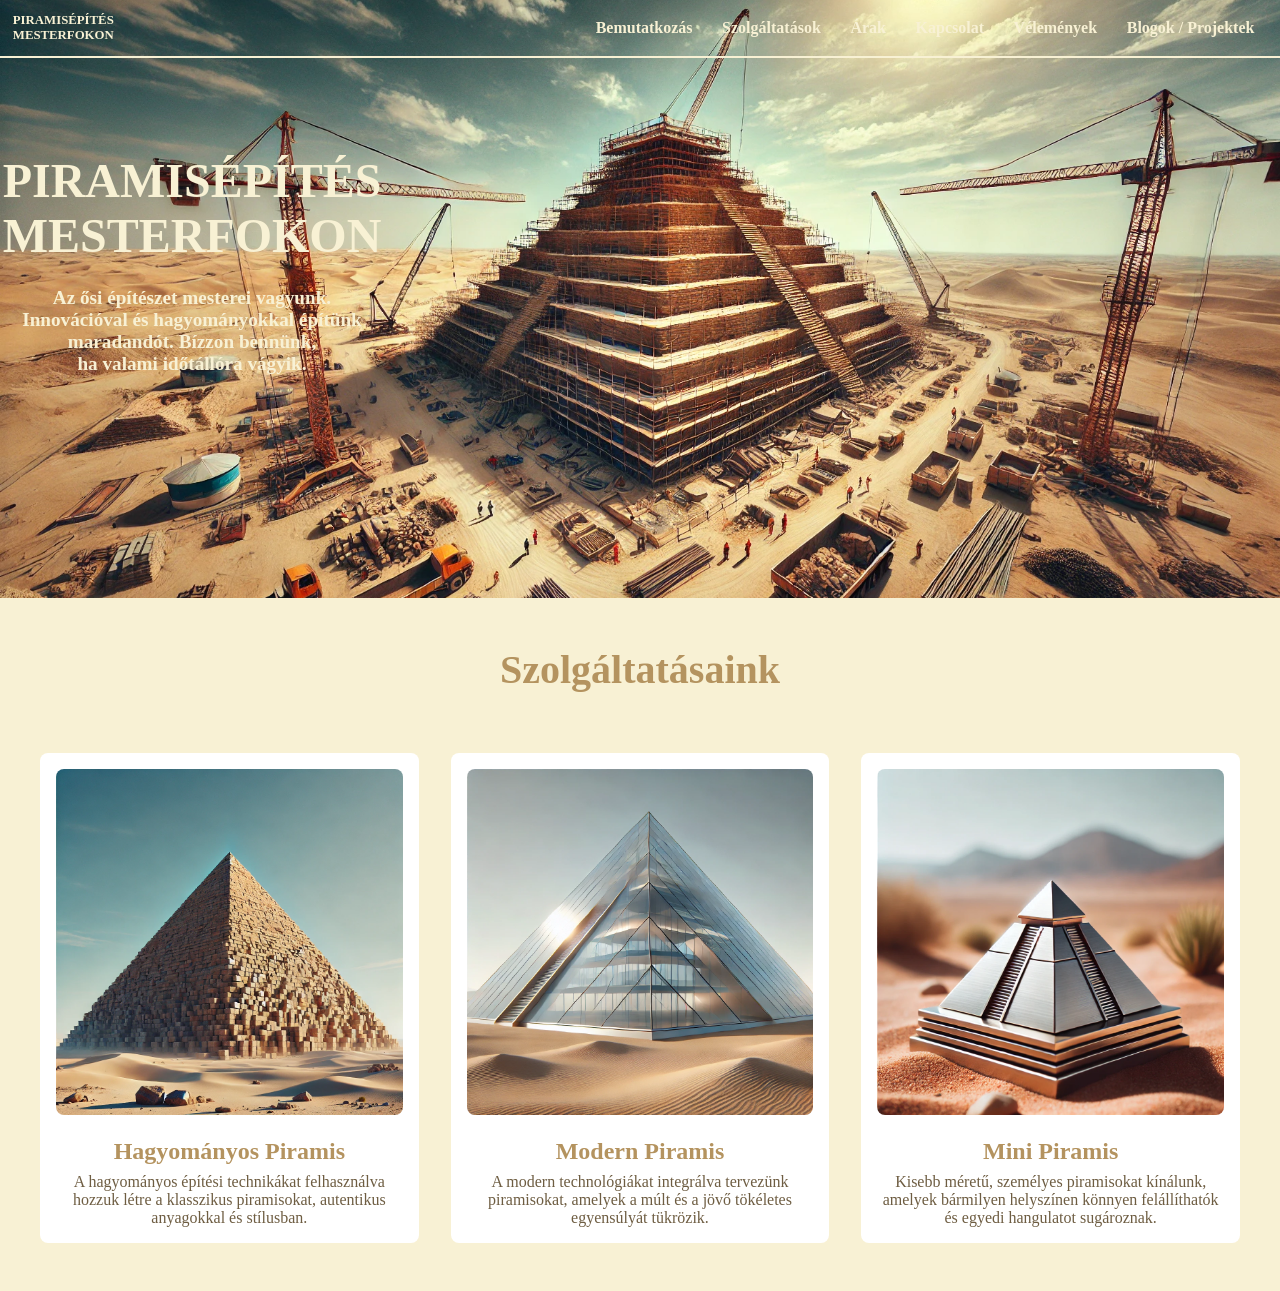
==== services.html @ cc00b006 "újraírás" ====
<!DOCTYPE html>
<html lang="hu">

<head>
    <meta charset="UTF-8">
    <meta name="viewport" content="width=device-width, initial-scale=1.0">
    <title>Szolgáltatások</title>
    <link href="./styles/general.css" rel="stylesheet">
    <link href="./styles/services.css" rel="stylesheet">
</head>

<body>
    <div class="banner-container">
        <header class="header">
            <div class="logo">PIRAMISÉPÍTÉS <br /> MESTERFOKON</div>
            <nav class="navbar">
                <a href="index.html">Bemutatkozás</a>
                <a href="services.html">Szolgáltatások</a>
                <a href="prices.html">Árak</a>
                <a href="contacts.html">Kapcsolat</a>
                <a href="ratings.html">Vélemények</a>
                <a href="blog.html">Blogok / Projektek</a>
            </nav>
        </header>
        <hr>

        <div class="banner">
            <div class="banner-content">
                <h1>PIRAMISÉPÍTÉS <br /> MESTERFOKON</h1>
                <p>Az ősi építészet mesterei vagyunk. <br>
                    Innovációval és hagyományokkal építünk maradandót. Bízzon bennünk, <br>
                    ha valami időtállóra vágyik.</p>
            </div>
        </div>
    </div>

    <main class="services-section">
        <h2>Szolgáltatásaink</h2>
        <div class="services-grid">
            <div class="service-item">
                <img src="./assets/hagyományos_piramis.webp" alt="Hagyományos piramis" />
                <h3>Hagyományos Piramis</h3>
                <p>A hagyományos építési technikákat felhasználva hozzuk létre a klasszikus piramisokat, autentikus
                    anyagokkal és stílusban.</p>
            </div>
            <div class="service-item">
                <img src="./assets/modern_piramis.webp" alt="Modern piramis" />
                <h3>Modern Piramis</h3>
                <p>A modern technológiákat integrálva tervezünk piramisokat, amelyek a múlt és a jövő tökéletes
                    egyensúlyát tükrözik.</p>
            </div>
            <div class="service-item">
                <img src="./assets/mini_piramis.webp" alt="Mini piramis" />
                <h3>Mini Piramis</h3>
                <p>Kisebb méretű, személyes piramisokat kínálunk, amelyek bármilyen helyszínen könnyen felállíthatók és
                    egyedi hangulatot sugároznak.</p>
            </div>
        </div>
    </main>
</body>

</html>
---- styles/general.css ----
* {
  margin: 0;
  padding: 0;
}

body {
  font-family: "Cinzel", serif;
  background-color: #cdac77;
}

.logo {
  font-size: 1vw;
  font-weight: 700;
}

.navbar a {
  color: #f8f1d4;
  text-decoration: none;
  padding: 1vw;
  transition: color 0.3s;
}

.navbar a:hover {
  color: #e8d1b2;
}

.header {
  display: flex;
  justify-content: space-between;
  align-items: center;
  padding: 1vw;
  background: transparent;
  color: #f8f1d4;
  font-weight: bolder;
}

.banner {
  width: 100%;
  height: 60vh;
  position: relative;
}

.banner-content {
  position: absolute;
  top: 40%;
  left: 15%;
  transform: translate(-50%, -50%);
  text-align: center;
  color: #f8f1d4;
  width: 30%;
}

.banner-content p {
  font-weight: bolder;
}

.banner h1 {
  font-size: 3em;
  margin-bottom: 0.5em;
}

.banner p {
  font-size: 1.2em;
  margin-bottom: 5%;
}
---- styles/services.css ----
hr {
    border: 1px solid #f8f1d4;
}

.banner-container {
  background: url("../assets/header_szolgaltotasok.webp") center 20% / cover
    no-repeat;
}

.services-section {
  text-align: center;
  padding: 3em 0;
  background-color: #f8f1d4;
}

.services-section h2 {
  font-size: 2.5em;
  color: #b4935f;
  margin-bottom: 1.5em;
}

.services-grid {
  display: grid;
  grid-template-columns: repeat(3, 1fr);
  gap: 2em;
  max-width: 1200px;
  margin: 0 auto;
}

.service-item {
  position: relative;
  overflow: hidden;
  background-color: #fff;
  padding: 1em;
  border-radius: 8px;
  transition: transform 0.3s ease;
}

.service-item img {
  width: 100%;
  border-radius: 8px;
  transition: transform 0.3s ease;
}

.service-item h3 {
  font-size: 1.5em;
  color: #b4935f;
  margin-top: 0.8em;
}

.service-item p {
  font-size: 1em;
  color: #6e5d42;
  margin-top: 0.5em;
}

.service-item:hover {
  transform: scale(1.05);
}

.service-item:hover img {
  transform: scale(1.1);
}
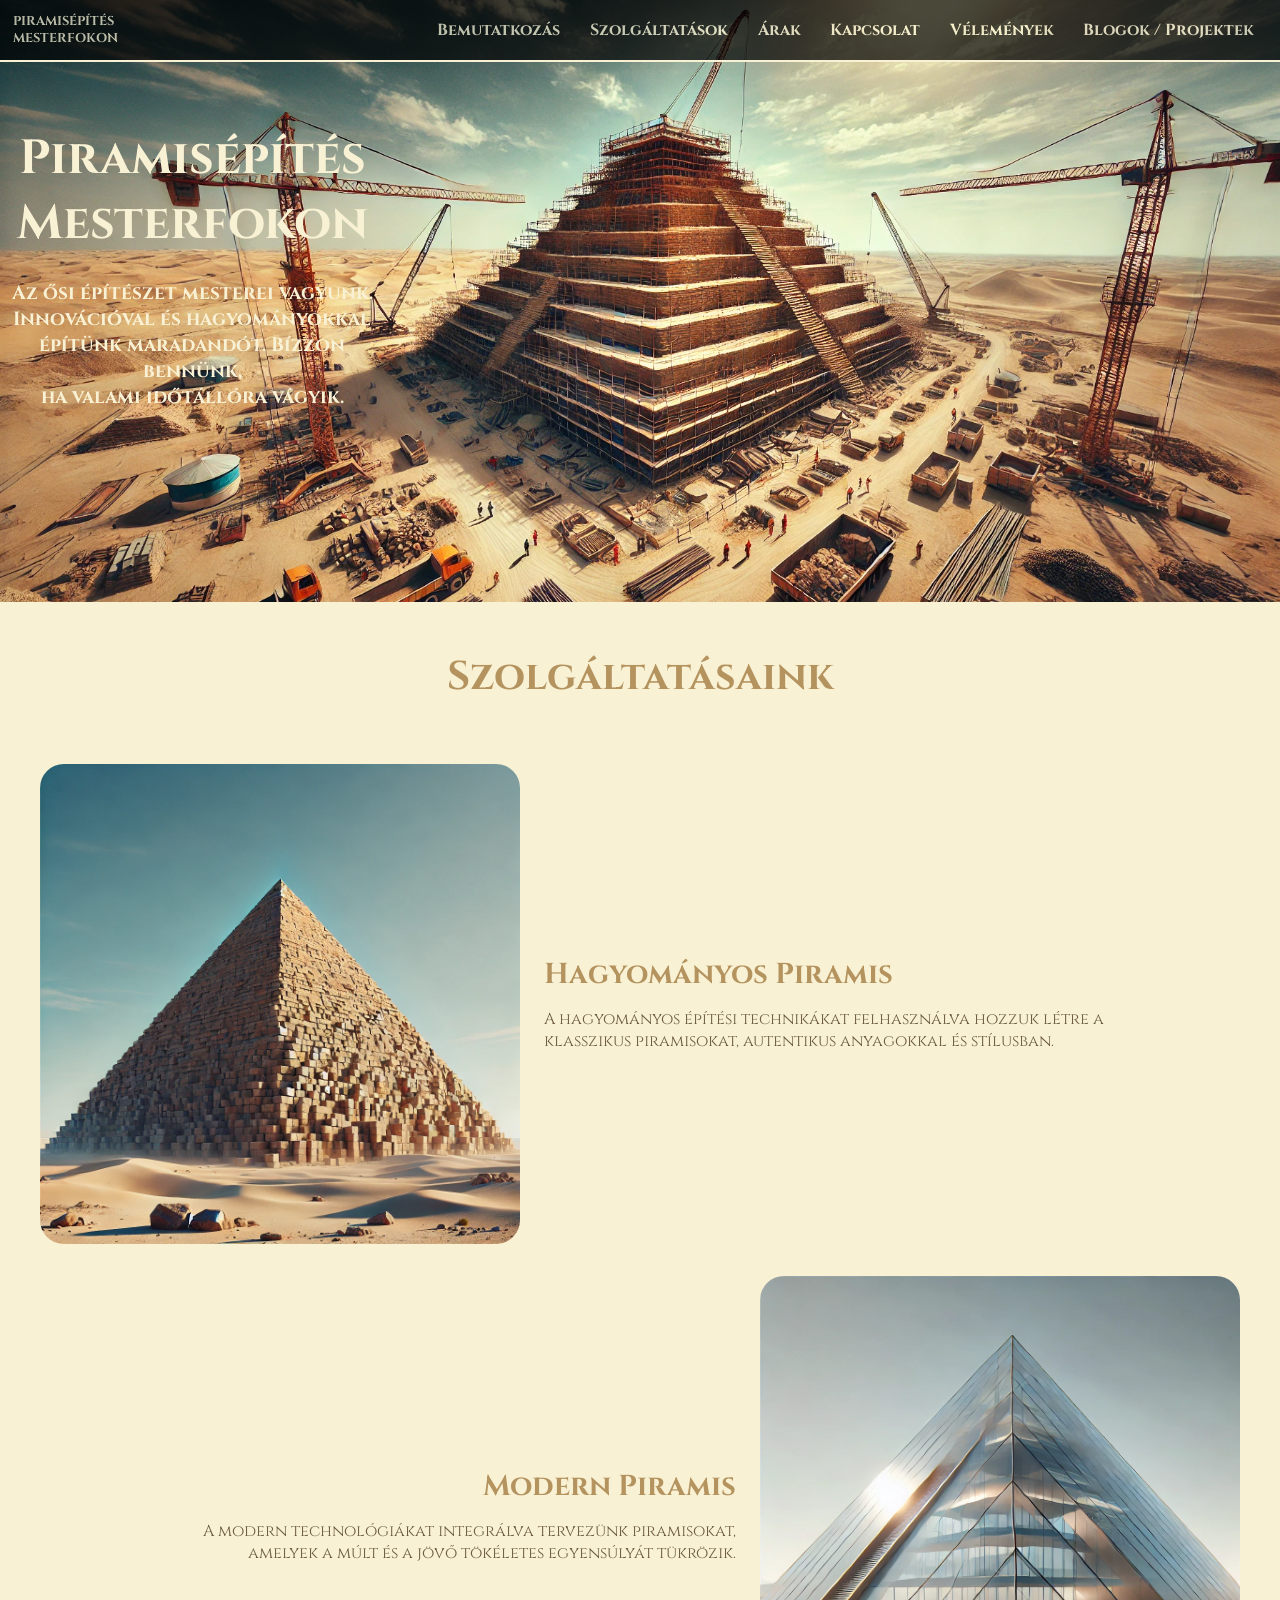
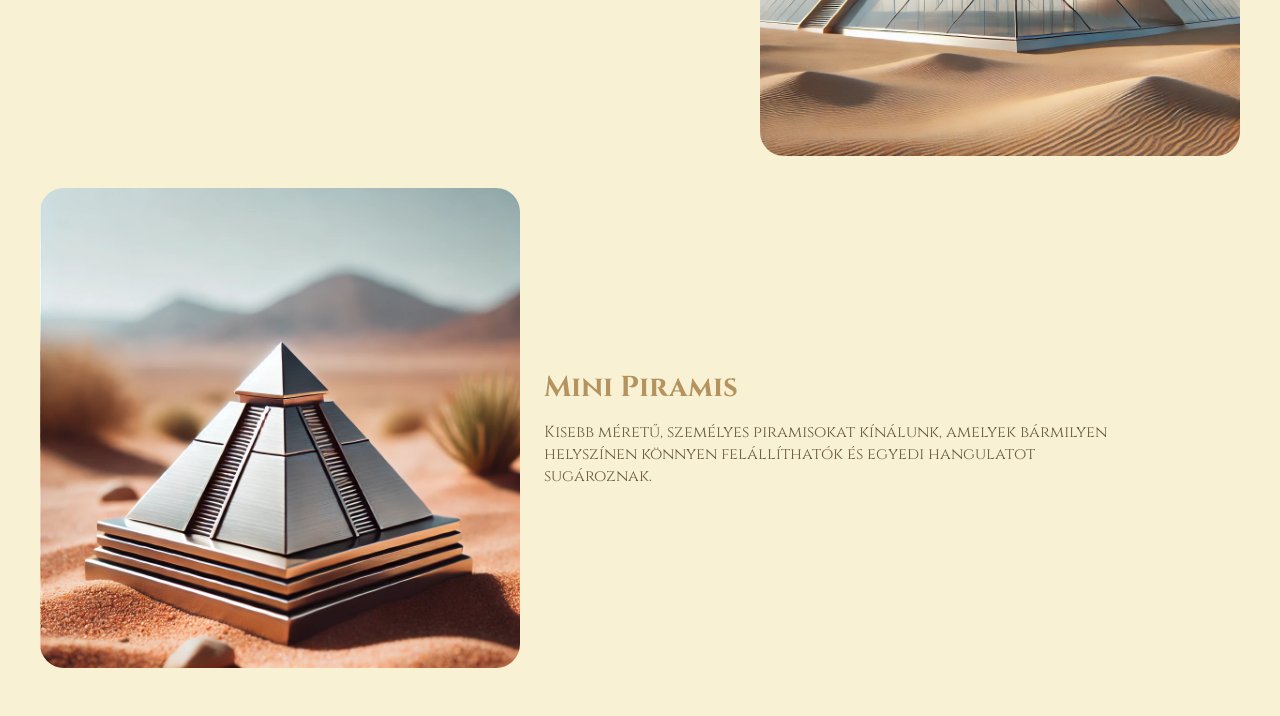
==== commit 01060f14: "szolgáltatások és főoldal befejezése" ====
--- a/services.html
+++ b/services.html
@@ -5,6 +5,9 @@
     <meta charset="UTF-8">
     <meta name="viewport" content="width=device-width, initial-scale=1.0">
     <title>Szolgáltatások</title>
+    <link rel="preconnect" href="https://fonts.googleapis.com">
+    <link rel="preconnect" href="https://fonts.gstatic.com" crossorigin>
+    <link href="https://fonts.googleapis.com/css2?family=Cinzel:wght@400;700;900&display=swap" rel="stylesheet">
     <link href="./styles/general.css" rel="stylesheet">
     <link href="./styles/services.css" rel="stylesheet">
 </head>
@@ -12,7 +15,7 @@
 <body>
     <div class="banner-container">
         <header class="header">
-            <div class="logo">PIRAMISÉPÍTÉS <br /> MESTERFOKON</div>
+            <div class="logo">Piramisépítés <br /> Mesterfokon</div>
             <nav class="navbar">
                 <a href="index.html">Bemutatkozás</a>
                 <a href="services.html">Szolgáltatások</a>
@@ -26,7 +29,7 @@
 
         <div class="banner">
             <div class="banner-content">
-                <h1>PIRAMISÉPÍTÉS <br /> MESTERFOKON</h1>
+                <h1>Piramisépítés <br /> Mesterfokon</h1>
                 <p>Az ősi építészet mesterei vagyunk. <br>
                     Innovációval és hagyományokkal építünk maradandót. Bízzon bennünk, <br>
                     ha valami időtállóra vágyik.</p>
@@ -36,27 +39,34 @@
 
     <main class="services-section">
         <h2>Szolgáltatásaink</h2>
-        <div class="services-grid">
+        <div class="services-list">
             <div class="service-item">
                 <img src="./assets/hagyományos_piramis.webp" alt="Hagyományos piramis" />
-                <h3>Hagyományos Piramis</h3>
-                <p>A hagyományos építési technikákat felhasználva hozzuk létre a klasszikus piramisokat, autentikus
-                    anyagokkal és stílusban.</p>
+                <div class="service-text">
+                    <h3>Hagyományos Piramis</h3>
+                    <p>A hagyományos építési technikákat felhasználva hozzuk létre a klasszikus piramisokat, autentikus
+                        anyagokkal és stílusban.</p>
+                </div>
             </div>
             <div class="service-item">
                 <img src="./assets/modern_piramis.webp" alt="Modern piramis" />
-                <h3>Modern Piramis</h3>
-                <p>A modern technológiákat integrálva tervezünk piramisokat, amelyek a múlt és a jövő tökéletes
-                    egyensúlyát tükrözik.</p>
+                <div class="service-text">
+                    <h3>Modern Piramis</h3>
+                    <p>A modern technológiákat integrálva tervezünk piramisokat, amelyek a múlt és a jövő tökéletes
+                        egyensúlyát tükrözik.</p>
+                </div>
             </div>
             <div class="service-item">
                 <img src="./assets/mini_piramis.webp" alt="Mini piramis" />
-                <h3>Mini Piramis</h3>
-                <p>Kisebb méretű, személyes piramisokat kínálunk, amelyek bármilyen helyszínen könnyen felállíthatók és
-                    egyedi hangulatot sugároznak.</p>
+                <div class="service-text">
+                    <h3>Mini Piramis</h3>
+                    <p>Kisebb méretű, személyes piramisokat kínálunk, amelyek bármilyen helyszínen könnyen felállíthatók
+                        és egyedi hangulatot sugároznak.</p>
+                </div>
             </div>
         </div>
     </main>
+
 </body>
 
 </html>
--- a/styles/general.css
+++ b/styles/general.css
@@ -11,6 +11,7 @@
 .logo {
   font-size: 1vw;
   font-weight: 700;
+  text-transform: uppercase;
 }
 
 .navbar a {
@@ -29,7 +30,8 @@
   justify-content: space-between;
   align-items: center;
   padding: 1vw;
-  background: transparent;
+  background: black;
+  opacity: 70%;
   color: #f8f1d4;
   font-weight: bolder;
 }
--- a/styles/services.css
+++ b/styles/services.css
@@ -1,5 +1,5 @@
 hr {
-    border: 1px solid #f8f1d4;
+  border: 1px solid #f8f1d4;
 }
 
 .banner-container {
@@ -19,45 +19,51 @@
   margin-bottom: 1.5em;
 }
 
-.services-grid {
-  display: grid;
-  grid-template-columns: repeat(3, 1fr);
+.services-list {
+  display: flex;
+  flex-direction: column;
   gap: 2em;
   max-width: 1200px;
   margin: 0 auto;
 }
 
 .service-item {
-  position: relative;
-  overflow: hidden;
-  background-color: #fff;
-  padding: 1em;
-  border-radius: 8px;
+  display: flex;
+  align-items: center;
+  gap: 1.5em;
+}
+
+.service-item:nth-child(even) {
+  flex-direction: row-reverse;
+}
+
+.service-item:nth-child(even) > div {
+  text-align: right;
+}
+
+.service-item img {
+  width: 40%;
+  border-radius: 5%;
   transition: transform 0.3s ease;
 }
 
-.service-item img {
-  width: 100%;
-  border-radius: 8px;
-  transition: transform 0.3s ease;
+.service-text {
+  width: 50%;
+  text-align: left;
 }
 
-.service-item h3 {
-  font-size: 1.5em;
+.service-text h3 {
+  font-size: 1.8em;
   color: #b4935f;
-  margin-top: 0.8em;
+  margin-bottom: 0.5em;
 }
 
-.service-item p {
+.service-text p {
   font-size: 1em;
   color: #6e5d42;
   margin-top: 0.5em;
 }
 
-.service-item:hover {
+.service-item:hover img {
   transform: scale(1.05);
 }
-
-.service-item:hover img {
-  transform: scale(1.1);
-}
